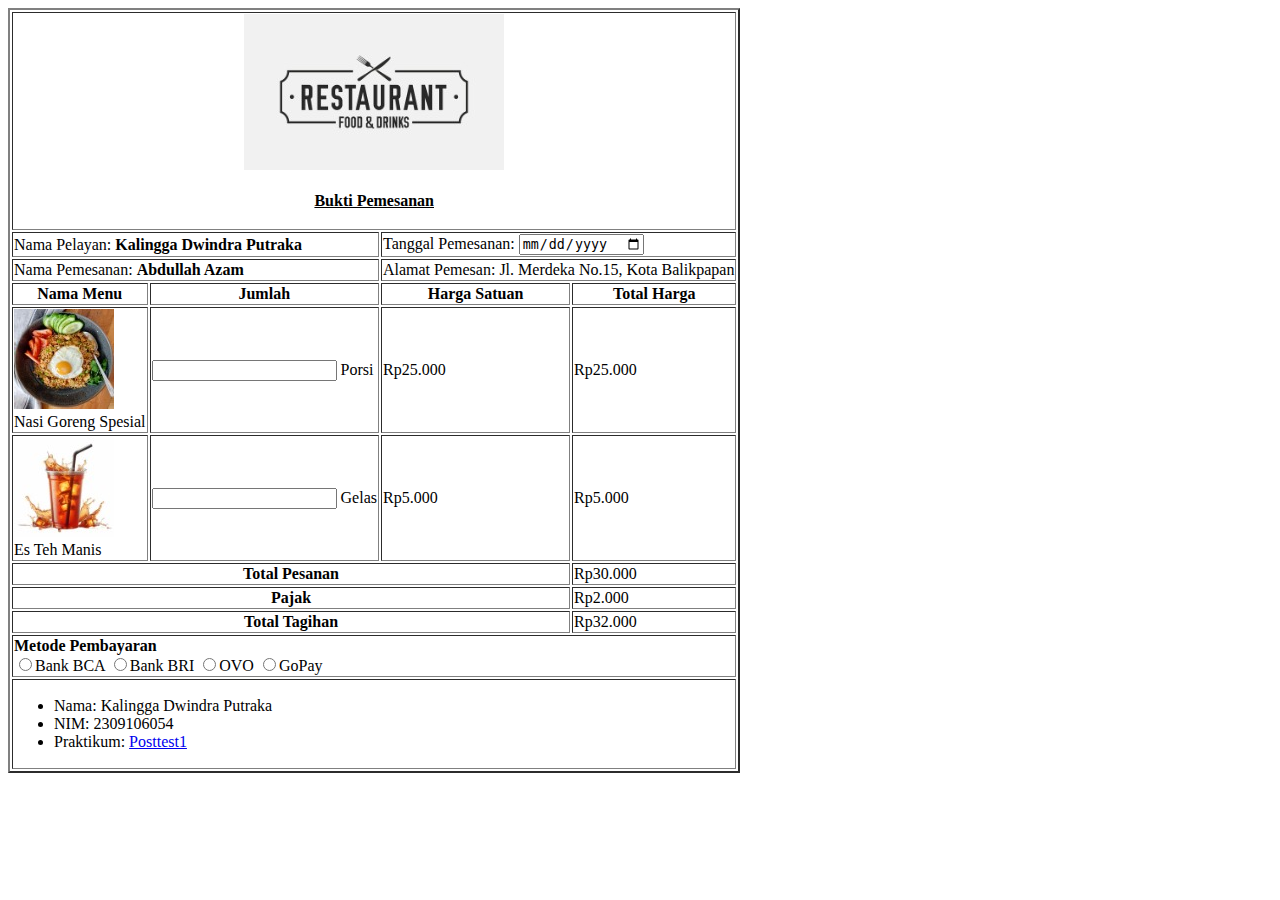
==== index.html @ af91c6d9 "Update Posttest 1" ====
<!DOCTYPE html>
<html lang="en">
  <head>
    <meta charset="UTF-8" />
    <meta name="viewport" content="width=device-width, initial-scale=1.0" />
    <title>Posttest1</title>
  </head>
  <body>
    <table border="2">
      <tr>
        <th colspan="4">
          <img src="logo-resto.jpeg" alt="" /><br /><br />
          <u>Bukti Pemesanan</u><br /><br />
        </th>
      </tr>
      <tr>
        <td colspan="2">
          Nama Pelayan: <strong>Kalingga Dwindra Putraka</strong>
        </td>
        <td colspan="2">
          Tanggal Pemesanan: <input type="date" name="" id="" />
        </td>
      </tr>
      <tr>
        <td colspan="2">Nama Pemesanan: <strong>Abdullah Azam</strong></td>
        <td colspan="2">Alamat Pemesan: Jl. Merdeka No.15, Kota Balikpapan</td>
      </tr>
      <tr>
        <th>Nama Menu</th>
        <th>Jumlah</th>
        <th>Harga Satuan</th>
        <th>Total Harga</th>
      </tr>
      <tr>
        <td><img src="nasi-goreng.jpeg" alt="" /><br />Nasi Goreng Spesial</td>
        <td><input type="text" /> Porsi</td>
        <td>Rp25.000</td>
        <td>Rp25.000</td>
      </tr>
      <tr>
        <td><img src="es-teh-manis.jpeg" alt="" /><br />Es Teh Manis</td>
        <td><input type="text" /> Gelas</td>
        <td>Rp5.000</td>
        <td>Rp5.000</td>
      </tr>
      <tr>
        <th colspan="3">Total Pesanan</th>
        <td>Rp30.000</td>
      </tr>
      <tr>
        <th colspan="3">Pajak</th>
        <td>Rp2.000</td>
      </tr>
      <tr>
        <th colspan="3">Total Tagihan</th>
        <td>Rp32.000</td>
      </tr>
      <tr>
        <td colspan="4">
          <strong>Metode Pembayaran</strong><br /><input
            type="radio"
            name="metode"
            id="bca"
          />Bank BCA <input type="radio" name="metode" id="bri" />Bank BRI
          <input type="radio" name="metode" id="ovo" />OVO
          <input type="radio" name="metode" id="gopay" />GoPay
        </td>
      </tr>
      <tr>
        <td colspan="4">
          <ul>
            <li>Nama: Kalingga Dwindra Putraka</li>
            <li>NIM: 2309106054</li>
            <li>
              Praktikum:
              <a
                href="https://classroom.google.com/u/0/c/NzEwMjM1MTUyNDc0/a/NzExMzI1ODM3MDUy/details"
                target="_blank"
                >Posttest1</a
              >
            </li>
          </ul>
        </td>
      </tr>
    </table>
  </body>
</html>
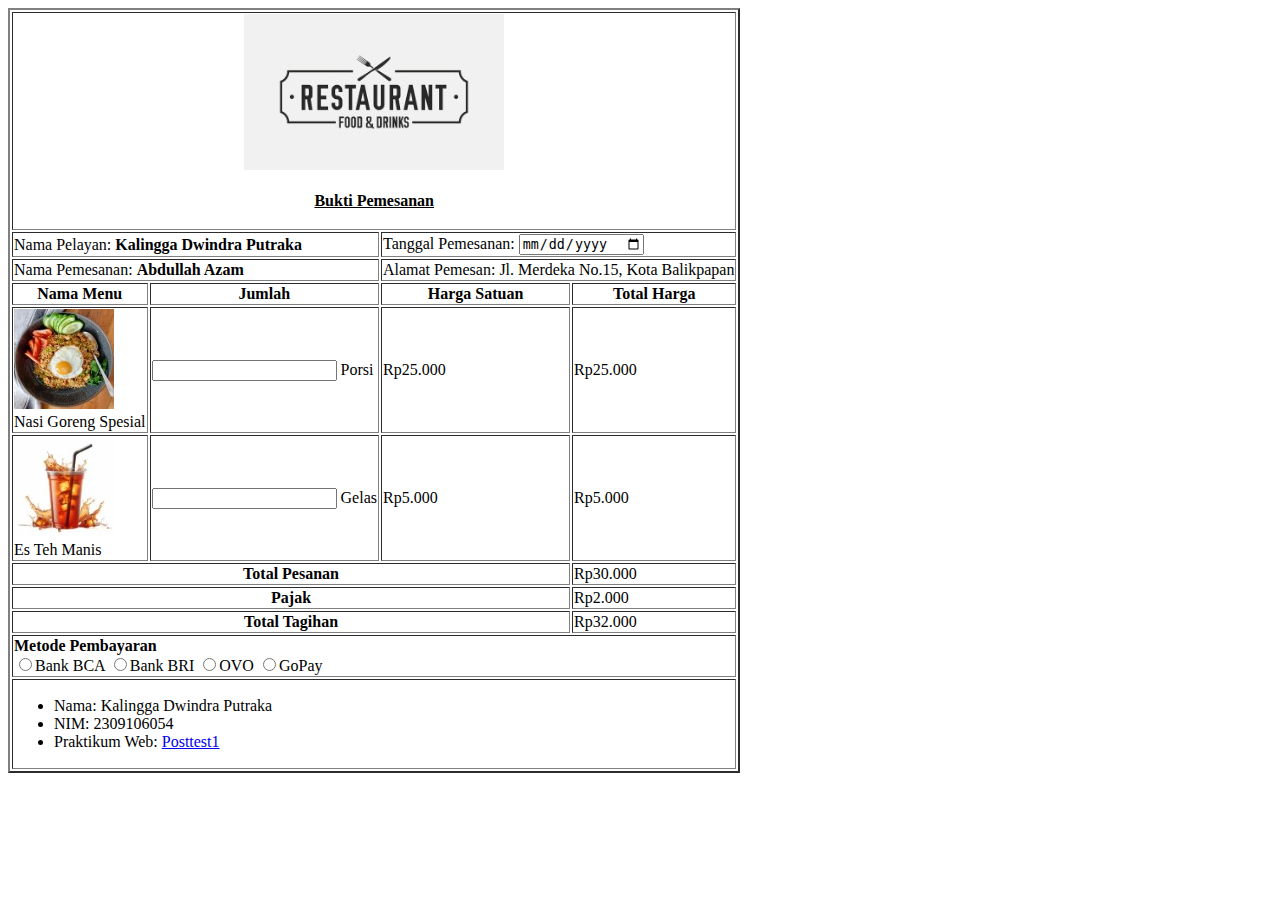
==== commit 4413e593: "Koreksi" ====
--- a/index.html
+++ b/index.html
@@ -72,7 +72,7 @@
             <li>Nama: Kalingga Dwindra Putraka</li>
             <li>NIM: 2309106054</li>
             <li>
-              Praktikum:
+              Praktikum Web:
               <a
                 href="https://classroom.google.com/u/0/c/NzEwMjM1MTUyNDc0/a/NzExMzI1ODM3MDUy/details"
                 target="_blank"
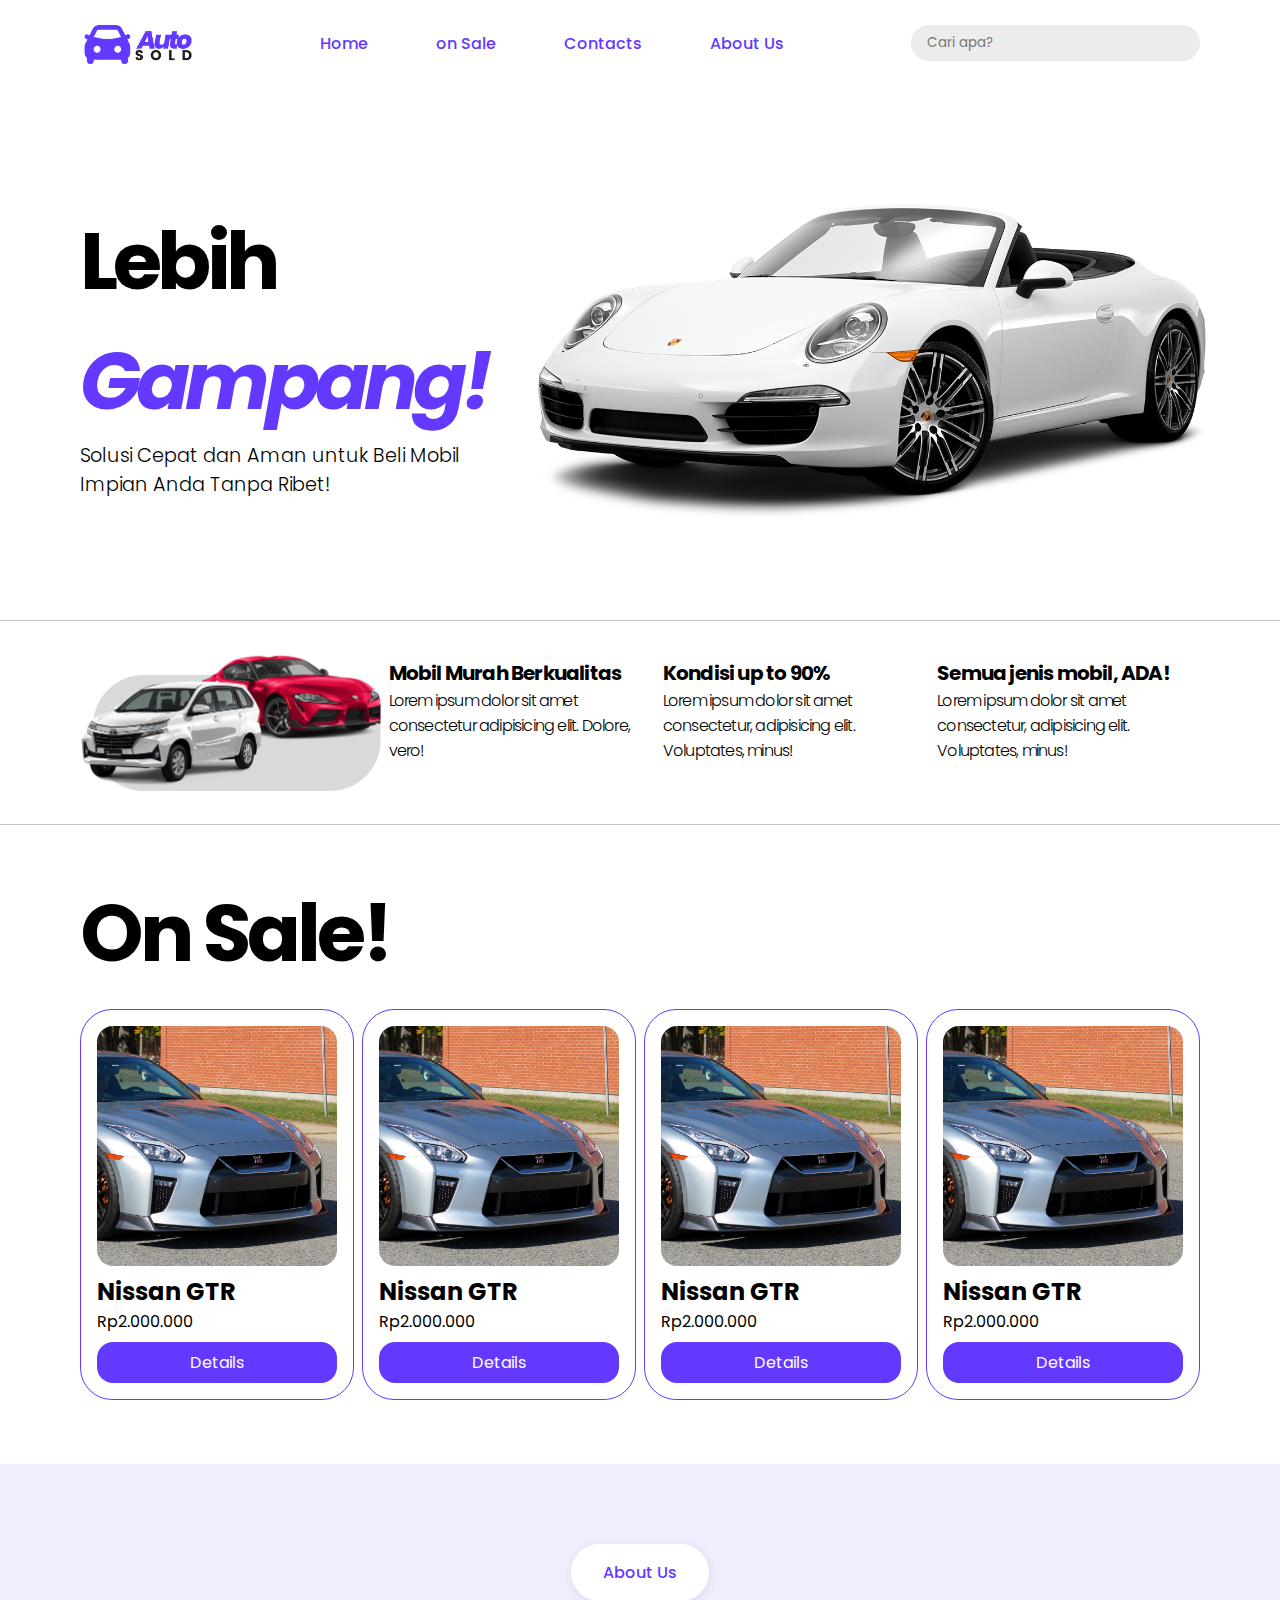
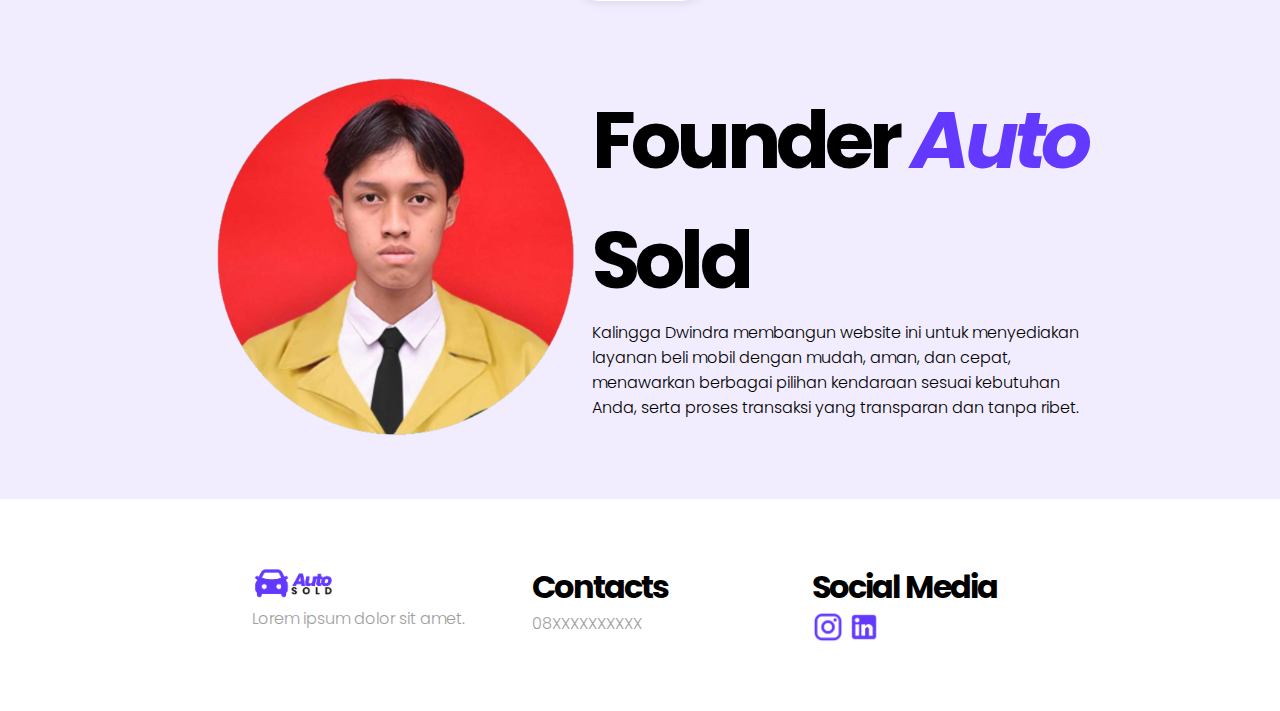
==== commit dc552a84: "Posttest 2" ====
--- a/index.html
+++ b/index.html
@@ -3,85 +3,132 @@
   <head>
     <meta charset="UTF-8" />
     <meta name="viewport" content="width=device-width, initial-scale=1.0" />
-    <title>Posttest1</title>
+    <link rel="preconnect" href="https://fonts.googleapis.com" />
+    <link rel="preconnect" href="https://fonts.gstatic.com" crossorigin />
+    <link
+      href="https://fonts.googleapis.com/css2?family=Poppins:ital,wght@0,100;0,200;0,300;0,400;0,500;0,600;0,700;0,800;0,900;1,100;1,200;1,300;1,400;1,500;1,600;1,700;1,800;1,900&display=swap"
+      rel="stylesheet"
+    />
+    <link rel="stylesheet" href="style.css" />
+    <title>AutoSold</title>
   </head>
   <body>
-    <table border="2">
-      <tr>
-        <th colspan="4">
-          <img src="logo-resto.jpeg" alt="" /><br /><br />
-          <u>Bukti Pemesanan</u><br /><br />
-        </th>
-      </tr>
-      <tr>
-        <td colspan="2">
-          Nama Pelayan: <strong>Kalingga Dwindra Putraka</strong>
-        </td>
-        <td colspan="2">
-          Tanggal Pemesanan: <input type="date" name="" id="" />
-        </td>
-      </tr>
-      <tr>
-        <td colspan="2">Nama Pemesanan: <strong>Abdullah Azam</strong></td>
-        <td colspan="2">Alamat Pemesan: Jl. Merdeka No.15, Kota Balikpapan</td>
-      </tr>
-      <tr>
-        <th>Nama Menu</th>
-        <th>Jumlah</th>
-        <th>Harga Satuan</th>
-        <th>Total Harga</th>
-      </tr>
-      <tr>
-        <td><img src="nasi-goreng.jpeg" alt="" /><br />Nasi Goreng Spesial</td>
-        <td><input type="text" /> Porsi</td>
-        <td>Rp25.000</td>
-        <td>Rp25.000</td>
-      </tr>
-      <tr>
-        <td><img src="es-teh-manis.jpeg" alt="" /><br />Es Teh Manis</td>
-        <td><input type="text" /> Gelas</td>
-        <td>Rp5.000</td>
-        <td>Rp5.000</td>
-      </tr>
-      <tr>
-        <th colspan="3">Total Pesanan</th>
-        <td>Rp30.000</td>
-      </tr>
-      <tr>
-        <th colspan="3">Pajak</th>
-        <td>Rp2.000</td>
-      </tr>
-      <tr>
-        <th colspan="3">Total Tagihan</th>
-        <td>Rp32.000</td>
-      </tr>
-      <tr>
-        <td colspan="4">
-          <strong>Metode Pembayaran</strong><br /><input
-            type="radio"
-            name="metode"
-            id="bca"
-          />Bank BCA <input type="radio" name="metode" id="bri" />Bank BRI
-          <input type="radio" name="metode" id="ovo" />OVO
-          <input type="radio" name="metode" id="gopay" />GoPay
-        </td>
-      </tr>
-      <tr>
-        <td colspan="4">
-          <ul>
-            <li>Nama: Kalingga Dwindra Putraka</li>
-            <li>NIM: 2309106054</li>
-            <li>
-              Praktikum Web:
-              <a
-                href="https://classroom.google.com/u/0/c/NzEwMjM1MTUyNDc0/a/NzExMzI1ODM3MDUy/details"
-                target="_blank"
-                >Posttest1</a
-              >
-            </li>
-          </ul>
-        </td>
-      </tr>
-    </table>
+    <nav>
+      <img src="Slide 16_9 - 1.png" alt="" />
+      <div>
+        <a href="#main">Home</a>
+        <a href="#sale">on Sale</a>
+        <a href="#contacts">Contacts</a>
+        <a href="#about">About Us</a>
+      </div>
+      <input type="text" placeholder="Cari apa?" />
+    </nav>
+    <section id="main">
+      <div>
+        <h1>Lebih <i style="color: #6439ff">Gampang!</i></h1>
+        <p>Solusi Cepat dan Aman untuk Beli Mobil Impian Anda Tanpa Ribet!</p>
+      </div>
+      <img src="pngimg.com - porsche_PNG10603.png" alt="" />
+    </section>
+    <section class="mid">
+      <img src="sec2.png" alt="" />
+      <div>
+        <h2>Mobil Murah Berkualitas</h2>
+        <p>
+          Lorem ipsum dolor sit amet consectetur adipisicing elit. Dolore, vero!
+        </p>
+      </div>
+      <div>
+        <h2>Kondisi up to 90%</h2>
+        <p>
+          Lorem ipsum dolor sit amet consectetur, adipisicing elit. Voluptates,
+          minus!
+        </p>
+      </div>
+      <div>
+        <h2>Semua jenis mobil, ADA!</h2>
+        <p>
+          Lorem ipsum dolor sit amet consectetur, adipisicing elit. Voluptates,
+          minus!
+        </p>
+      </div>
+    </section>
+    <section id="sale">
+      <h1>On Sale!</h1>
+      <div class="sale1">
+        <div>
+          <img
+            src="2018_Nissan_GT-R_Premium_in_Super_Silver,_Front_Right,_10-11-2022.jpg"
+            alt=""
+          />
+          <h2>Nissan GTR</h2>
+          <p>Rp2.000.000</p>
+          <a href="">Details</a>
+        </div>
+        <div>
+          <img
+            src="2018_Nissan_GT-R_Premium_in_Super_Silver,_Front_Right,_10-11-2022.jpg"
+            alt=""
+          />
+          <h2>Nissan GTR</h2>
+          <p>Rp2.000.000</p>
+          <a href="">Details</a>
+        </div>
+        <div>
+          <img
+            src="2018_Nissan_GT-R_Premium_in_Super_Silver,_Front_Right,_10-11-2022.jpg"
+            alt=""
+          />
+          <h2>Nissan GTR</h2>
+          <p>Rp2.000.000</p>
+          <a href="">Details</a>
+        </div>
+        <div>
+          <img
+            src="2018_Nissan_GT-R_Premium_in_Super_Silver,_Front_Right,_10-11-2022.jpg"
+            alt=""
+          />
+          <h2>Nissan GTR</h2>
+          <p>Rp2.000.000</p>
+          <a href="">Details</a>
+        </div>
+      </div>
+    </section>
+    <section id="about">
+      <h1>About Us</h1>
+      <div class="about1">
+        <img src="1726361872870.png" alt="" />
+        <div>
+          <h2>Founder <i style="color: #6439ff">Auto</i> Sold</h2>
+          <p>
+            Kalingga Dwindra membangun website ini untuk menyediakan layanan
+            beli mobil dengan mudah, aman, dan cepat, menawarkan berbagai
+            pilihan kendaraan sesuai kebutuhan Anda, serta proses transaksi yang
+            transparan dan tanpa ribet.
+          </p>
+        </div>
+      </div>
+    </section>
+    <section class="footer">
+      <div class="logo">
+        <img src="Slide 16_9 - 1.png" alt="" />
+        <p>Lorem ipsum dolor sit amet.</p>
+      </div>
+      <div id="contacts">
+        <h1>Contacts</h1>
+        <p>08XXXXXXXXXX</p>
+      </div>
+      <div class="social">
+        <h1>Social Media</h1>
+        <a href="https://www.instagram.com/kaldwindra/" target="_blank"
+          ><img src="ins.png" alt=""
+        /></a>
+        <a
+          href="https://www.linkedin.com/in/kalingga-dwindra-putraka-0191a920b/"
+          target="_blank"
+          ><img src="link.png" alt=""
+        /></a>
+      </div>
+    </section>
   </body>
 </html>
--- a/style.css
+++ b/style.css
@@ -0,0 +1,228 @@
+* {
+  padding: 0;
+  margin: 0;
+  text-decoration: none;
+  box-sizing: border-box;
+}
+nav img {
+  width: 7rem;
+}
+nav {
+  display: flex;
+  justify-content: space-between;
+  align-items: center;
+  padding: 1rem 5rem;
+  background-color: white;
+  position: fixed;
+  width: 100%;
+}
+nav div a {
+  font-family: "Poppins", sans-serif;
+  font-weight: 500;
+  margin-right: 2rem;
+  margin-left: 2rem;
+  color: #6439ff;
+  transition: 0.1s;
+}
+nav div a:hover {
+  font-family: "Poppins", sans-serif;
+  font-weight: 700;
+  margin-right: 2rem;
+  margin-left: 2rem;
+  color: #6439ff;
+  transition: 0.1s;
+}
+nav input {
+  font-family: "Poppins", sans-serif;
+  outline: none;
+  border: none;
+  padding: 0.5rem 1rem;
+  border-radius: 2rem;
+  background-color: rgb(236, 236, 236);
+  transition: 0.2s;
+}
+nav input:hover {
+  font-family: "Poppins", sans-serif;
+  outline: none;
+  border: 2px solid #6439ff;
+  padding: 0.5rem 1rem;
+  border-radius: 2rem;
+  background-color: white;
+  transition: 0.2s;
+}
+nav input:focus {
+  font-family: "Poppins", sans-serif;
+  outline: none;
+  border: 2px solid #6439ff;
+  padding: 0.5rem 1rem;
+  border-radius: 2rem;
+  background-color: white;
+  transition: 0.2s;
+}
+#main {
+  display: flex;
+  flex-direction: row;
+  justify-content: space-between;
+  align-items: center;
+  padding-top: 5rem;
+  padding-left: 5rem;
+  padding-right: 3rem;
+}
+#main img {
+  width: 45rem;
+}
+#main h1 {
+  font-family: "Poppins", sans-serif;
+  font-weight: 700;
+  font-size: 5rem;
+  letter-spacing: -0.3rem;
+}
+#main p {
+  font-family: "Poppins", sans-serif;
+  font-weight: 300;
+  font-size: 1.2rem;
+}
+.mid {
+  display: grid;
+  grid-template-columns: 0.5fr 2fr 2fr 2fr 2fr 0.5fr;
+  padding-bottom: 1.5rem;
+  align-items: center;
+  border-top: 1px solid rgba(0, 0, 0, 0.222);
+  border-bottom: 1px solid rgba(0, 0, 0, 0.222);
+  margin-bottom: 3rem;
+}
+.mid h2 {
+  font-family: "Poppins", sans-serif;
+  font-weight: 700;
+  font-size: 1.25rem;
+  letter-spacing: -0.05rem;
+}
+.mid p {
+  font-family: "Poppins", sans-serif;
+  font-weight: 300;
+  font-size: 1rem;
+  letter-spacing: -0.05rem;
+}
+.mid img {
+  grid-column: 2;
+  width: 20rem;
+}
+#sale h1 {
+  font-family: "Poppins", sans-serif;
+  font-weight: 700;
+  font-size: 5rem;
+  margin-left: 5rem;
+  margin-bottom: 1rem;
+  letter-spacing: -0.25rem;
+}
+.sale1 {
+  margin-left: 5rem;
+  margin-right: 5rem;
+  display: flex;
+  justify-content: space-between;
+  margin-bottom: 4rem;
+}
+.sale1 div {
+  padding: 1rem;
+  display: flex;
+  flex-direction: column;
+  justify-content: center;
+  background-color: white;
+  border: 1px solid #6439ff;
+  border-radius: 2rem;
+  font-family: "Poppins", sans-serif;
+}
+.sale1 div img {
+  width: 15rem;
+  border-radius: 1rem;
+  margin-bottom: 0.5rem;
+}
+.sale1 a {
+  text-align: center;
+  background-color: #6439ff;
+  padding: 0.5rem 1rem;
+  color: white;
+  border-radius: 1rem;
+  margin-top: 0.5rem;
+  transition: 0.2s;
+}
+.sale1 a:hover {
+  text-align: center;
+  border: 1px solid #6439ff;
+  background-color: #ffffff;
+  padding: 0.5rem 1rem;
+  color: #6439ff;
+  border-radius: 1rem;
+  margin-top: 0.5rem;
+  transition: 0.2s;
+}
+#about {
+  display: flex;
+  align-items: center;
+  flex-direction: column;
+  background-color: #e0d7ff70;
+  padding-top: 5rem;
+}
+#about h1 {
+  font-family: "Poppins", sans-serif;
+  font-weight: 500;
+  font-size: 1rem;
+  background-color: white;
+  padding: 1rem 2rem;
+  border-radius: 2rem;
+  color: #6439ff;
+  box-shadow: 1px 2px 10px rgba(0, 0, 0, 0.09);
+}
+.about1 img {
+  width: 25rem;
+}
+.about1 {
+  display: flex;
+  flex-direction: row;
+  justify-content: space-between;
+  align-items: center;
+  margin-right: 12rem;
+  margin-left: 12rem;
+}
+.about1 h2 {
+  font-family: "Poppins", sans-serif;
+  font-weight: 700;
+  font-size: 5rem;
+  letter-spacing: -0.3rem;
+}
+.about1 p {
+  font-family: "Poppins", sans-serif;
+  font-weight: 300;
+}
+.footer {
+  display: grid;
+  grid-template-columns: 1fr 2fr 2fr 2fr 1fr;
+  padding: 2rem 5rem;
+}
+.footer h1 {
+  font-family: "Poppins", sans-serif;
+  font-weight: 700;
+  letter-spacing: -0.125rem;
+}
+.footer p {
+  font-family: "Poppins", sans-serif;
+  font-weight: 300;
+  font-size: 1rem;
+  color: rgb(158, 158, 158);
+}
+.logo {
+  grid-column: 2;
+  padding: 2rem;
+}
+#contacts {
+  padding: 2rem;
+}
+.social {
+  padding: 2rem;
+}
+.logo img {
+  width: 5rem;
+}
+.social a img {
+  width: 2rem;
+}
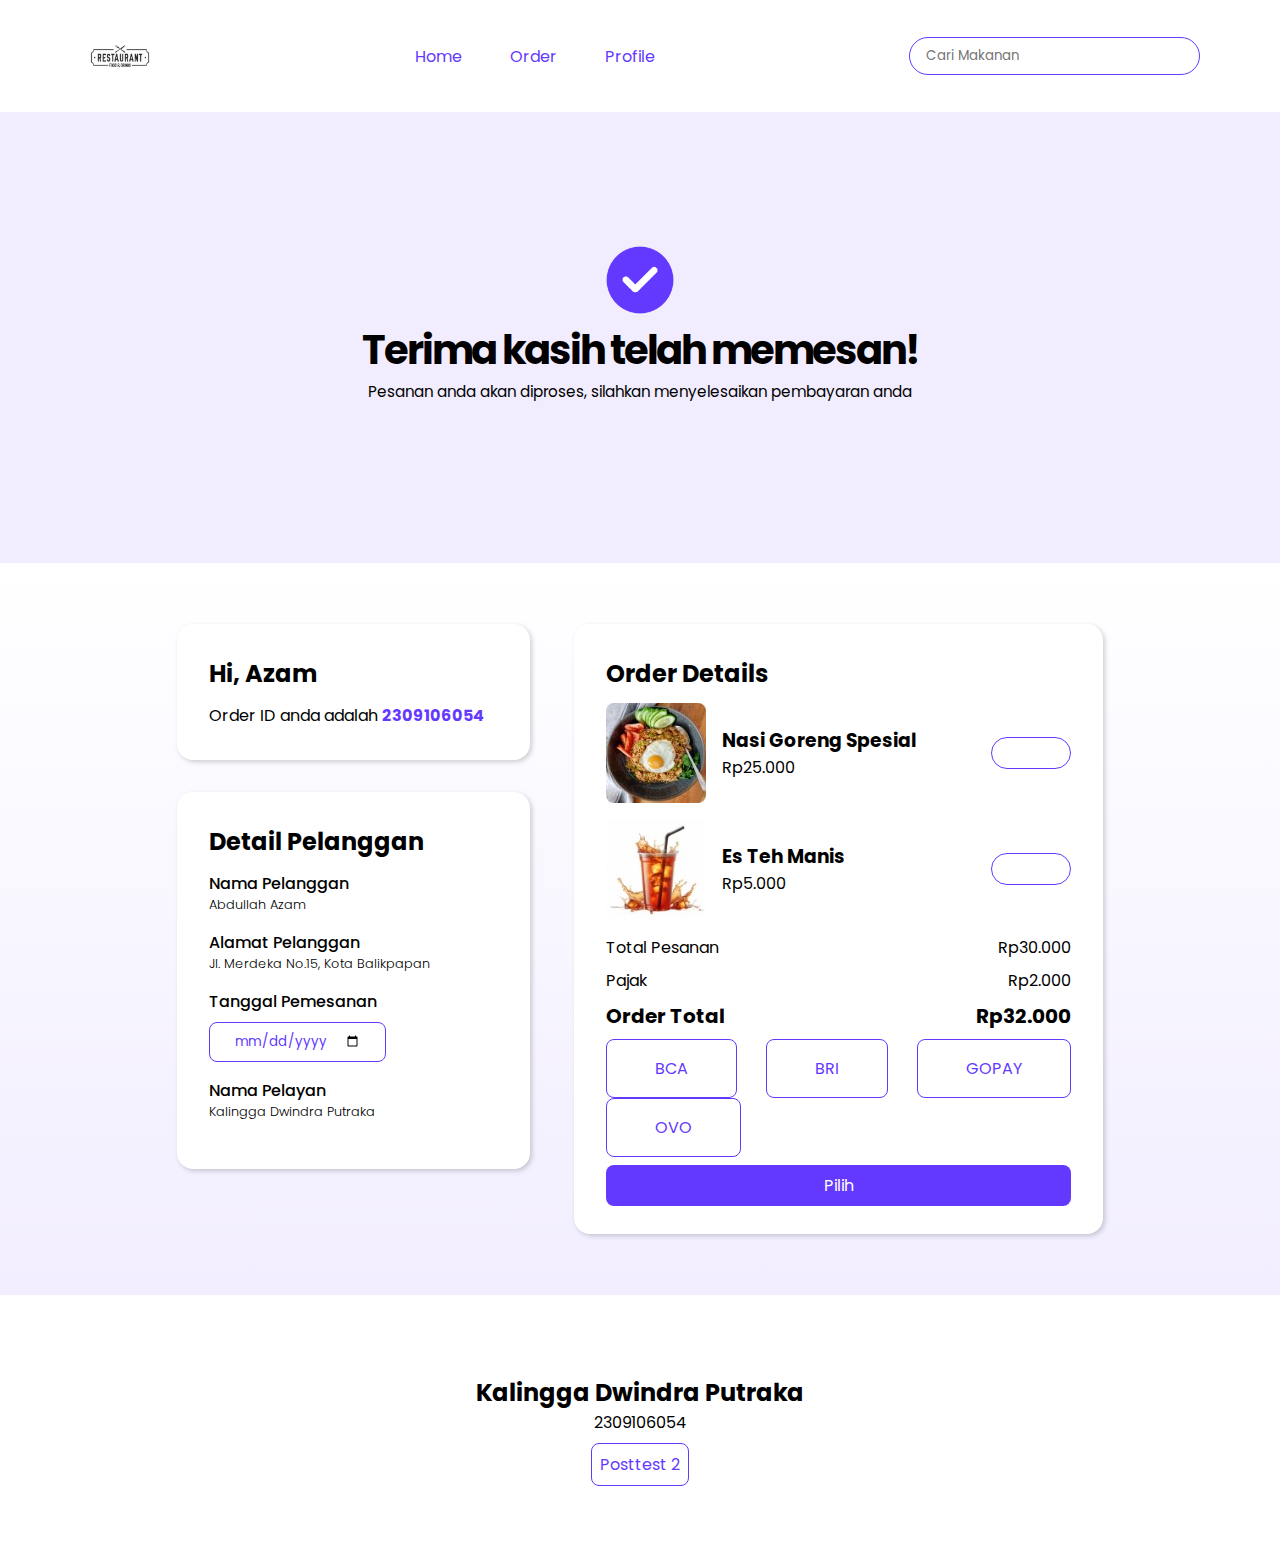
==== commit 569cb43e: "Posttest 2" ====
--- a/index.html
+++ b/index.html
@@ -10,125 +10,113 @@
       rel="stylesheet"
     />
     <link rel="stylesheet" href="style.css" />
-    <title>AutoSold</title>
+    <title>Document</title>
   </head>
   <body>
     <nav>
-      <img src="Slide 16_9 - 1.png" alt="" />
+      <img src="logo-resto-white.jpg" alt="" />
       <div>
-        <a href="#main">Home</a>
-        <a href="#sale">on Sale</a>
-        <a href="#contacts">Contacts</a>
-        <a href="#about">About Us</a>
+        <a href="">Home</a>
+        <a href="">Order</a>
+        <a href="">Profile</a>
       </div>
-      <input type="text" placeholder="Cari apa?" />
+      <input type="text" placeholder="Cari Makanan" />
     </nav>
-    <section id="main">
-      <div>
-        <h1>Lebih <i style="color: #6439ff">Gampang!</i></h1>
-        <p>Solusi Cepat dan Aman untuk Beli Mobil Impian Anda Tanpa Ribet!</p>
-      </div>
-      <img src="pngimg.com - porsche_PNG10603.png" alt="" />
+    <section class="header">
+      <img src="check.png" alt="" />
+      <h1>Terima kasih telah memesan!</h1>
+      <p>Pesanan anda akan diproses, silahkan menyelesaikan pembayaran anda</p>
     </section>
-    <section class="mid">
-      <img src="sec2.png" alt="" />
-      <div>
-        <h2>Mobil Murah Berkualitas</h2>
-        <p>
-          Lorem ipsum dolor sit amet consectetur adipisicing elit. Dolore, vero!
-        </p>
-      </div>
-      <div>
-        <h2>Kondisi up to 90%</h2>
-        <p>
-          Lorem ipsum dolor sit amet consectetur, adipisicing elit. Voluptates,
-          minus!
-        </p>
-      </div>
-      <div>
-        <h2>Semua jenis mobil, ADA!</h2>
-        <p>
-          Lorem ipsum dolor sit amet consectetur, adipisicing elit. Voluptates,
-          minus!
-        </p>
-      </div>
-    </section>
-    <section id="sale">
-      <h1>On Sale!</h1>
-      <div class="sale1">
-        <div>
-          <img
-            src="2018_Nissan_GT-R_Premium_in_Super_Silver,_Front_Right,_10-11-2022.jpg"
-            alt=""
-          />
-          <h2>Nissan GTR</h2>
-          <p>Rp2.000.000</p>
-          <a href="">Details</a>
-        </div>
-        <div>
-          <img
-            src="2018_Nissan_GT-R_Premium_in_Super_Silver,_Front_Right,_10-11-2022.jpg"
-            alt=""
-          />
-          <h2>Nissan GTR</h2>
-          <p>Rp2.000.000</p>
-          <a href="">Details</a>
-        </div>
-        <div>
-          <img
-            src="2018_Nissan_GT-R_Premium_in_Super_Silver,_Front_Right,_10-11-2022.jpg"
-            alt=""
-          />
-          <h2>Nissan GTR</h2>
-          <p>Rp2.000.000</p>
-          <a href="">Details</a>
-        </div>
-        <div>
-          <img
-            src="2018_Nissan_GT-R_Premium_in_Super_Silver,_Front_Right,_10-11-2022.jpg"
-            alt=""
-          />
-          <h2>Nissan GTR</h2>
-          <p>Rp2.000.000</p>
-          <a href="">Details</a>
-        </div>
-      </div>
-    </section>
-    <section id="about">
-      <h1>About Us</h1>
-      <div class="about1">
-        <img src="1726361872870.png" alt="" />
-        <div>
-          <h2>Founder <i style="color: #6439ff">Auto</i> Sold</h2>
+    <section class="main">
+      <section class="left">
+        <div class="orderid">
+          <h1>Hi, Azam</h1>
           <p>
-            Kalingga Dwindra membangun website ini untuk menyediakan layanan
-            beli mobil dengan mudah, aman, dan cepat, menawarkan berbagai
-            pilihan kendaraan sesuai kebutuhan Anda, serta proses transaksi yang
-            transparan dan tanpa ribet.
+            Order ID anda adalah
+            <strong style="color: #6439ff">2309106054</strong>
           </p>
         </div>
-      </div>
+        <div class="detailpel">
+          <h1>Detail Pelanggan</h1>
+          <div>
+            <h2>Nama Pelanggan</h2>
+            <p>Abdullah Azam</p>
+          </div>
+          <div>
+            <h2>Alamat Pelanggan</h2>
+            <p>Jl. Merdeka No.15, Kota Balikpapan</p>
+          </div>
+          <div>
+            <h2>Tanggal Pemesanan</h2>
+            <input type="date" />
+          </div>
+          <div>
+            <h2>Nama Pelayan</h2>
+            <p>Kalingga Dwindra Putraka</p>
+          </div>
+        </div>
+      </section>
+      <section class="right">
+        <div class="order">
+          <h1>Order Details</h1>
+          <div class="list">
+            <div class="gnd">
+              <img src="nasi-goreng.jpeg" alt="" />
+              <div>
+                <h3>Nasi Goreng Spesial</h3>
+                <p>Rp25.000</p>
+              </div>
+            </div>
+            <input type="number" min="1" />
+          </div>
+          <div class="list">
+            <div class="gnd">
+              <img src="es-teh-manis.jpeg" alt="" />
+              <div>
+                <h3>Es Teh Manis</h3>
+                <p>Rp5.000</p>
+              </div>
+            </div>
+            <input type="number" min="1" />
+          </div>
+          <div class="totalpes">
+            <p>Total Pesanan</p>
+            <p>Rp30.000</p>
+          </div>
+          <div class="pajak">
+            <p>Pajak</p>
+            <p>Rp2.000</p>
+          </div>
+          <div class="total">
+            <p>Order Total</p>
+            <p>Rp32.000</p>
+          </div>
+          <div class="metode">
+            <input type="radio" name="metode" id="BCA" /><label for="BCA"
+              >BCA</label
+            >
+            <input type="radio" name="metode" id="BRI" /><label for="BRI"
+              >BRI</label
+            >
+            <input type="radio" name="metode" id="GOPAY" /><label for="GOPAY"
+              >GOPAY</label
+            >
+            <input type="radio" name="metode" id="OVO" /><label for="OVO"
+              >OVO</label
+            >
+          </div>
+          <a href="">Pilih</a>
+        </div>
+      </section>
     </section>
-    <section class="footer">
-      <div class="logo">
-        <img src="Slide 16_9 - 1.png" alt="" />
-        <p>Lorem ipsum dolor sit amet.</p>
-      </div>
-      <div id="contacts">
-        <h1>Contacts</h1>
-        <p>08XXXXXXXXXX</p>
-      </div>
-      <div class="social">
-        <h1>Social Media</h1>
-        <a href="https://www.instagram.com/kaldwindra/" target="_blank"
-          ><img src="ins.png" alt=""
-        /></a>
-        <a
-          href="https://www.linkedin.com/in/kalingga-dwindra-putraka-0191a920b/"
-          target="_blank"
-          ><img src="link.png" alt=""
-        /></a>
-      </div>
-    </section>
+    <footer>
+      <h2>Kalingga Dwindra Putraka</h2>
+      <p>2309106054</p>
+      <a
+        href="https://classroom.google.com/u/0/c/NzEwMjM1MTUyNDc0/a/NzA2MTI4OTQyNjky/details"
+        target="_blank"
+        >Posttest 2</a
+      >
+    </footer>
   </body>
 </html>
--- a/style.css
+++ b/style.css
@@ -1,228 +1,244 @@
 * {
   padding: 0;
   margin: 0;
+  box-sizing: border-box;
   text-decoration: none;
-  box-sizing: border-box;
-}
-nav img {
-  width: 7rem;
 }
 nav {
   display: flex;
   justify-content: space-between;
-  align-items: center;
-  padding: 1rem 5rem;
-  background-color: white;
+  background-color: white;
+  padding: 2rem 5rem;
   position: fixed;
   width: 100%;
-}
-nav div a {
-  font-family: "Poppins", sans-serif;
-  font-weight: 500;
-  margin-right: 2rem;
-  margin-left: 2rem;
-  color: #6439ff;
-  transition: 0.1s;
-}
-nav div a:hover {
-  font-family: "Poppins", sans-serif;
-  font-weight: 700;
-  margin-right: 2rem;
-  margin-left: 2rem;
-  color: #6439ff;
-  transition: 0.1s;
+  align-items: center;
+}
+nav div {
+  display: flex;
+  align-items: center;
+}
+nav a {
+  font-family: "Poppins", sans-serif;
+  margin-right: 1.5rem;
+  margin-left: 1.5rem;
+  color: #6439ff;
+  transition: 0.2s;
+}
+nav a:hover {
+  font-family: "Poppins", sans-serif;
+  margin-right: 1.5rem;
+  margin-left: 1.5rem;
+  font-weight: 700;
+  color: #6439ff;
+  transition: 0.2s;
+}
+nav img {
+  width: 5rem;
 }
 nav input {
   font-family: "Poppins", sans-serif;
+  border: 1px solid #6439ff;
+  border-radius: 2rem;
+  padding: 0.5rem 1rem;
   outline: none;
-  border: none;
-  padding: 0.5rem 1rem;
-  border-radius: 2rem;
-  background-color: rgb(236, 236, 236);
-  transition: 0.2s;
-}
-nav input:hover {
-  font-family: "Poppins", sans-serif;
-  outline: none;
-  border: 2px solid #6439ff;
-  padding: 0.5rem 1rem;
-  border-radius: 2rem;
-  background-color: white;
-  transition: 0.2s;
-}
-nav input:focus {
-  font-family: "Poppins", sans-serif;
-  outline: none;
-  border: 2px solid #6439ff;
-  padding: 0.5rem 1rem;
-  border-radius: 2rem;
-  background-color: white;
-  transition: 0.2s;
-}
-#main {
-  display: flex;
-  flex-direction: row;
-  justify-content: space-between;
-  align-items: center;
-  padding-top: 5rem;
-  padding-left: 5rem;
-  padding-right: 3rem;
-}
-#main img {
-  width: 45rem;
-}
-#main h1 {
-  font-family: "Poppins", sans-serif;
-  font-weight: 700;
-  font-size: 5rem;
-  letter-spacing: -0.3rem;
-}
-#main p {
-  font-family: "Poppins", sans-serif;
-  font-weight: 300;
-  font-size: 1.2rem;
-}
-.mid {
+}
+.header {
+  display: flex;
+  flex-direction: column;
+  align-items: center;
+  background-color: #e0d7ff70;
+  padding-top: 15rem;
+  padding-bottom: 10rem;
+}
+.header img {
+  width: 5rem;
+}
+.header h1 {
+  font-family: "Poppins", sans-serif;
+  font-size: 2.5rem;
+  letter-spacing: -0.125rem;
+}
+.header p {
+  font-family: "Poppins", sans-serif;
+  font-size: 0.95rem;
+}
+.main {
+  background-image: linear-gradient(white, #e0d7ff70);
+  font-family: "Poppins", sans-serif;
   display: grid;
-  grid-template-columns: 0.5fr 2fr 2fr 2fr 2fr 0.5fr;
-  padding-bottom: 1.5rem;
-  align-items: center;
-  border-top: 1px solid rgba(0, 0, 0, 0.222);
-  border-bottom: 1px solid rgba(0, 0, 0, 0.222);
-  margin-bottom: 3rem;
-}
-.mid h2 {
-  font-family: "Poppins", sans-serif;
-  font-weight: 700;
-  font-size: 1.25rem;
-  letter-spacing: -0.05rem;
-}
-.mid p {
-  font-family: "Poppins", sans-serif;
-  font-weight: 300;
-  font-size: 1rem;
-  letter-spacing: -0.05rem;
-}
-.mid img {
+  grid-template-columns: 1fr 2fr 0.25fr 3fr 1fr;
+  grid-template-rows: 0.2fr 2fr 0.2fr;
+}
+.main h1 {
+  font-size: 1.5rem;
+  margin-bottom: 0.75rem;
+}
+.left {
   grid-column: 2;
-  width: 20rem;
-}
-#sale h1 {
-  font-family: "Poppins", sans-serif;
-  font-weight: 700;
-  font-size: 5rem;
-  margin-left: 5rem;
+  grid-row: 2;
+}
+.right {
+  grid-column: 4;
+  grid-row: 2;
+}
+.orderid {
+  background-color: white;
+  border-radius: 1rem;
+  padding: 2rem;
+  box-shadow: 2px 2px 5px rgba(0, 0, 0, 0.186);
+  margin-bottom: 2rem;
+}
+.detailpel {
+  background-color: white;
+  border-radius: 1rem;
+  padding: 2rem;
+  box-shadow: 2px 2px 5px rgba(0, 0, 0, 0.186);
+}
+.detailpel div {
   margin-bottom: 1rem;
-  letter-spacing: -0.25rem;
-}
-.sale1 {
-  margin-left: 5rem;
-  margin-right: 5rem;
-  display: flex;
-  justify-content: space-between;
-  margin-bottom: 4rem;
-}
-.sale1 div {
-  padding: 1rem;
-  display: flex;
-  flex-direction: column;
-  justify-content: center;
-  background-color: white;
-  border: 1px solid #6439ff;
-  border-radius: 2rem;
-  font-family: "Poppins", sans-serif;
-}
-.sale1 div img {
-  width: 15rem;
-  border-radius: 1rem;
-  margin-bottom: 0.5rem;
-}
-.sale1 a {
-  text-align: center;
-  background-color: #6439ff;
-  padding: 0.5rem 1rem;
-  color: white;
-  border-radius: 1rem;
-  margin-top: 0.5rem;
-  transition: 0.2s;
-}
-.sale1 a:hover {
-  text-align: center;
-  border: 1px solid #6439ff;
-  background-color: #ffffff;
-  padding: 0.5rem 1rem;
-  color: #6439ff;
-  border-radius: 1rem;
-  margin-top: 0.5rem;
-  transition: 0.2s;
-}
-#about {
-  display: flex;
-  align-items: center;
-  flex-direction: column;
-  background-color: #e0d7ff70;
-  padding-top: 5rem;
-}
-#about h1 {
-  font-family: "Poppins", sans-serif;
+}
+.detailpel h2 {
   font-weight: 500;
   font-size: 1rem;
-  background-color: white;
-  padding: 1rem 2rem;
-  border-radius: 2rem;
-  color: #6439ff;
-  box-shadow: 1px 2px 10px rgba(0, 0, 0, 0.09);
-}
-.about1 img {
-  width: 25rem;
-}
-.about1 {
-  display: flex;
-  flex-direction: row;
-  justify-content: space-between;
-  align-items: center;
-  margin-right: 12rem;
-  margin-left: 12rem;
-}
-.about1 h2 {
-  font-family: "Poppins", sans-serif;
-  font-weight: 700;
-  font-size: 5rem;
-  letter-spacing: -0.3rem;
-}
-.about1 p {
-  font-family: "Poppins", sans-serif;
+}
+.detailpel p {
+  font-size: 0.8rem;
   font-weight: 300;
 }
-.footer {
-  display: grid;
-  grid-template-columns: 1fr 2fr 2fr 2fr 1fr;
-  padding: 2rem 5rem;
-}
-.footer h1 {
-  font-family: "Poppins", sans-serif;
-  font-weight: 700;
-  letter-spacing: -0.125rem;
-}
-.footer p {
-  font-family: "Poppins", sans-serif;
-  font-weight: 300;
-  font-size: 1rem;
-  color: rgb(158, 158, 158);
-}
-.logo {
-  grid-column: 2;
-  padding: 2rem;
-}
-#contacts {
-  padding: 2rem;
-}
-.social {
-  padding: 2rem;
-}
-.logo img {
+.detailpel input {
+  margin-top: 0.5rem;
+  outline: none;
+  border: 1px solid #6439ff;
+  border-radius: 0.5rem;
+  font-family: "Poppins", sans-serif;
+  background-color: white;
+  color: #6439ff;
+  padding: 0.5rem 1.5rem;
+}
+.order {
+  background-color: white;
+  border-radius: 1rem;
+  padding-top: 2rem;
+  padding-left: 2rem;
+  padding-right: 2rem;
+  padding-bottom: 1.75rem;
+  box-shadow: 2px 2px 5px rgba(0, 0, 0, 0.186);
+  /* padding-bottom: 4rem; */
+}
+.list {
+  display: flex;
+  justify-content: space-between;
+  align-items: center;
+  margin-bottom: 1rem;
+}
+.list input {
+  background-color: white;
+  border: 1px solid #6439ff;
+  outline: none;
+  border-radius: 1rem;
   width: 5rem;
-}
-.social a img {
-  width: 2rem;
-}
+  height: 2rem;
+  padding-left: 0.5rem;
+  text-align: center;
+}
+.gnd {
+  display: flex;
+  align-items: center;
+}
+.gnd img {
+  border-radius: 0.5rem;
+  margin-right: 1rem;
+}
+.totalpes {
+  display: flex;
+  justify-content: space-between;
+  margin-bottom: 0.5rem;
+}
+.pajak {
+  display: flex;
+  justify-content: space-between;
+  margin-bottom: 0.5rem;
+}
+.total {
+  display: flex;
+  justify-content: space-between;
+  margin-bottom: 0.5rem;
+  font-size: 1.25rem;
+  font-weight: 700;
+  /* margin-bottom: 1em; */
+}
+.metode {
+  display: flex;
+  justify-content: space-between;
+  margin-bottom: 0.5rem;
+  flex-wrap: wrap;
+}
+input[type="radio"] {
+  display: none;
+}
+label {
+  border: 1px solid #6439ff;
+  border-radius: 0.5rem;
+  padding: 1rem 3rem;
+  display: flex;
+  align-items: center;
+  color: #6439ff;
+  transition: 0.2s;
+}
+input[type="radio"]:hover + label {
+  background-color: #6439ff;
+  font-weight: 700;
+  box-shadow: 0 0 5px #6439ff;
+  color: white;
+  transition: 0.2s;
+}
+input[type="radio"]:checked + label {
+  background-color: #6439ff;
+  font-weight: 700;
+  color: white;
+  transition: 0.2s;
+}
+.order a {
+  display: flex;
+  background-color: #6439ff;
+  align-items: center;
+  justify-content: center;
+  padding: 0.5rem;
+  border-radius: 0.5rem;
+  color: white;
+}
+.order a:hover {
+  display: flex;
+  background-color: #6439ff;
+  align-items: center;
+  justify-content: center;
+  padding: 0.5rem;
+  border-radius: 0.5rem;
+  color: white;
+  box-shadow: 0 0 5px #6439ff;
+}
+footer {
+  font-family: "Poppins", sans-serif;
+  padding: 5rem 12rem;
+  display: flex;
+  justify-content: space-between;
+  flex-direction: column;
+  align-items: center;
+}
+footer a {
+  background-color: white;
+  color: #6439ff;
+  border: 1px solid #6439ff;
+  margin-top: 0.5rem;
+  padding: 0.5rem;
+  border-radius: 0.5rem;
+  transition: 0.2s;
+}
+footer a:hover {
+  background-color: #6439ff;
+  color: white;
+  margin-top: rem;
+  padding: 0.5rem;
+  border-radius: 0.5rem;
+  transition: 0.2s;
+}
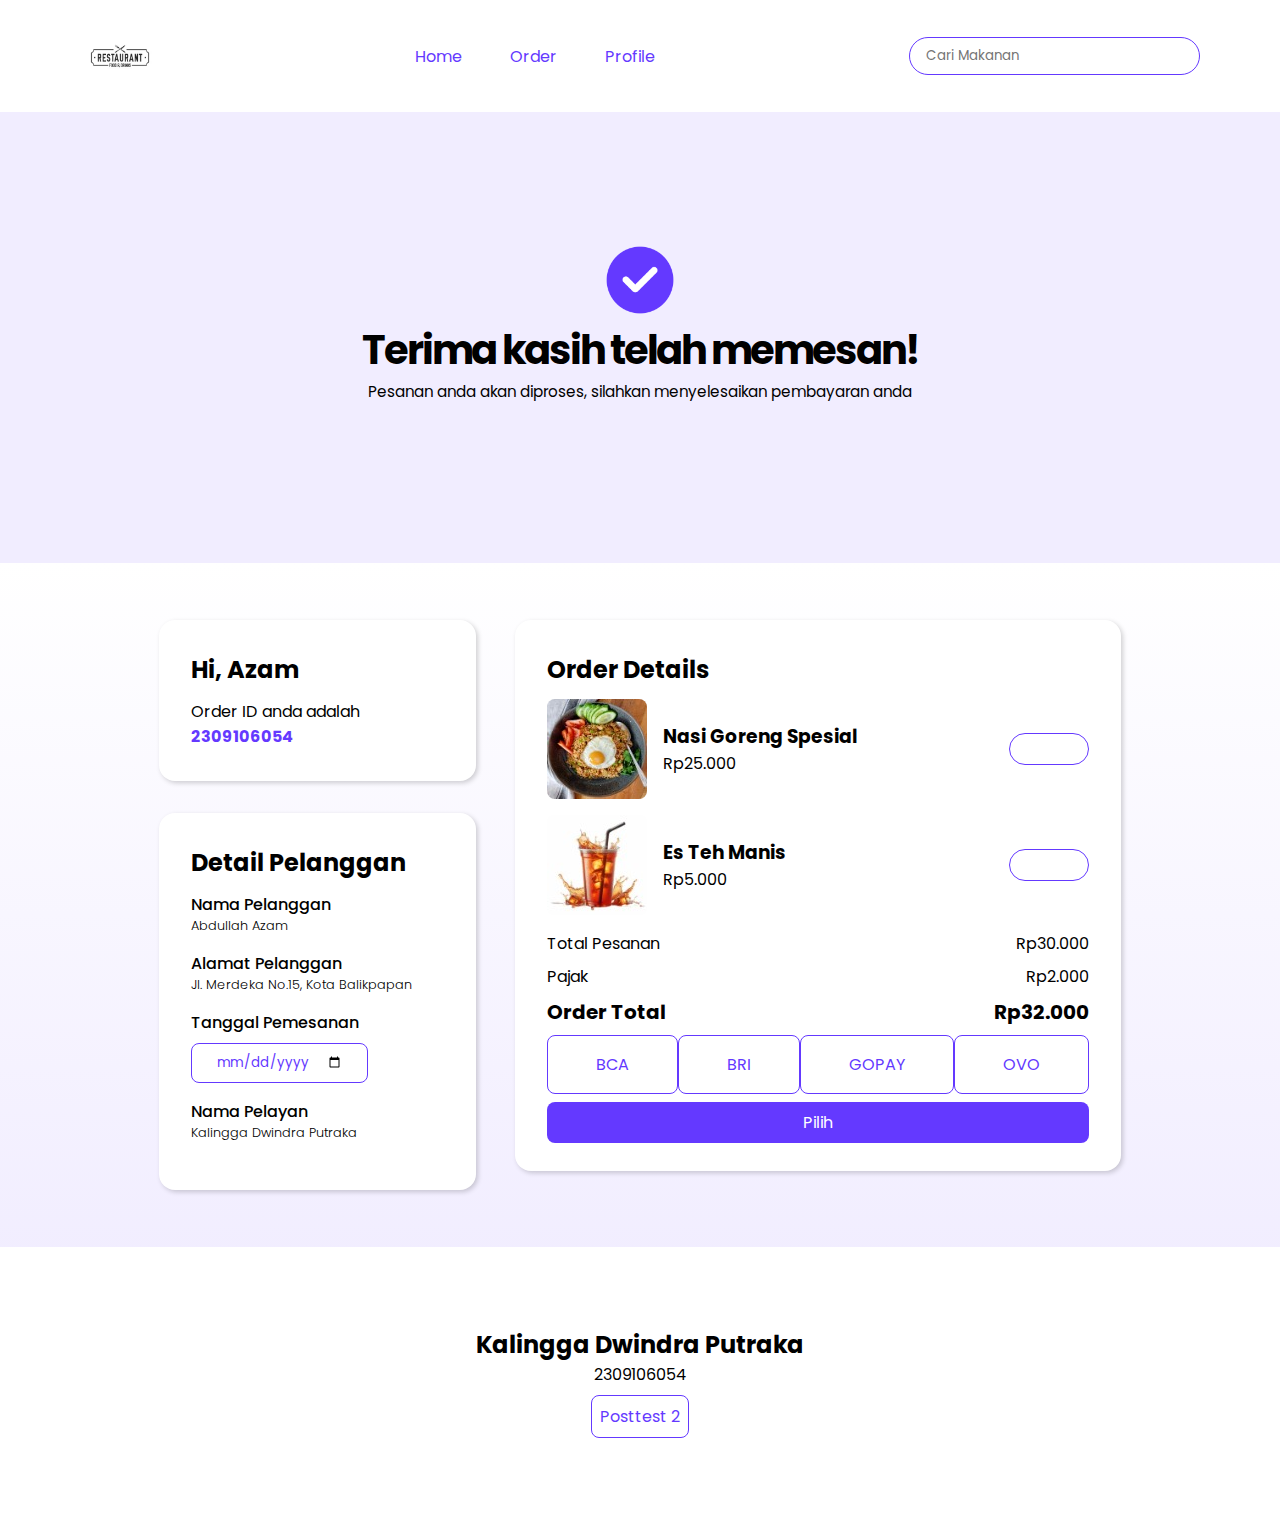
==== commit 31a33bba: "Update (Posttest 2)" ====
--- a/index.html
+++ b/index.html
@@ -10,7 +10,7 @@
       rel="stylesheet"
     />
     <link rel="stylesheet" href="style.css" />
-    <title>Document</title>
+    <title>Posttest 2</title>
   </head>
   <body>
     <nav>
--- a/style.css
+++ b/style.css
@@ -171,7 +171,7 @@
   display: flex;
   justify-content: space-between;
   margin-bottom: 0.5rem;
-  flex-wrap: wrap;
+  /* flex-wrap: wrap; */
 }
 input[type="radio"] {
   display: none;
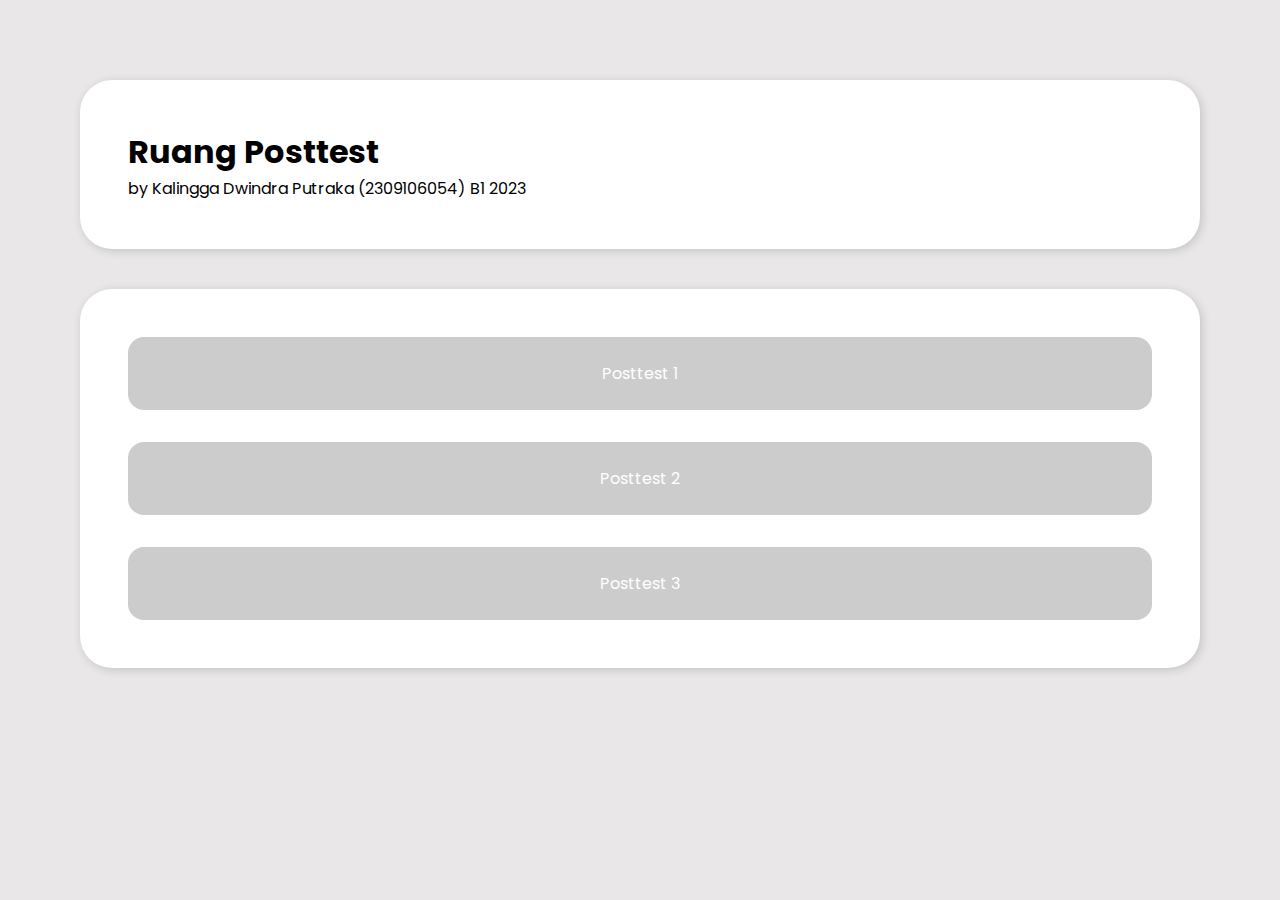
==== commit 599019d0: "POSTTEST 3" ====
--- a/index.html
+++ b/index.html
@@ -10,113 +10,18 @@
       rel="stylesheet"
     />
     <link rel="stylesheet" href="style.css" />
-    <title>Posttest 2</title>
+    <link rel="shortcut icon" href="favicon.ico" type="image/x-icon" />
+    <title>Posttest</title>
   </head>
   <body>
-    <nav>
-      <img src="logo-resto-white.jpg" alt="" />
-      <div>
-        <a href="">Home</a>
-        <a href="">Order</a>
-        <a href="">Profile</a>
-      </div>
-      <input type="text" placeholder="Cari Makanan" />
-    </nav>
-    <section class="header">
-      <img src="check.png" alt="" />
-      <h1>Terima kasih telah memesan!</h1>
-      <p>Pesanan anda akan diproses, silahkan menyelesaikan pembayaran anda</p>
-    </section>
-    <section class="main">
-      <section class="left">
-        <div class="orderid">
-          <h1>Hi, Azam</h1>
-          <p>
-            Order ID anda adalah
-            <strong style="color: #6439ff">2309106054</strong>
-          </p>
-        </div>
-        <div class="detailpel">
-          <h1>Detail Pelanggan</h1>
-          <div>
-            <h2>Nama Pelanggan</h2>
-            <p>Abdullah Azam</p>
-          </div>
-          <div>
-            <h2>Alamat Pelanggan</h2>
-            <p>Jl. Merdeka No.15, Kota Balikpapan</p>
-          </div>
-          <div>
-            <h2>Tanggal Pemesanan</h2>
-            <input type="date" />
-          </div>
-          <div>
-            <h2>Nama Pelayan</h2>
-            <p>Kalingga Dwindra Putraka</p>
-          </div>
-        </div>
-      </section>
-      <section class="right">
-        <div class="order">
-          <h1>Order Details</h1>
-          <div class="list">
-            <div class="gnd">
-              <img src="nasi-goreng.jpeg" alt="" />
-              <div>
-                <h3>Nasi Goreng Spesial</h3>
-                <p>Rp25.000</p>
-              </div>
-            </div>
-            <input type="number" min="1" />
-          </div>
-          <div class="list">
-            <div class="gnd">
-              <img src="es-teh-manis.jpeg" alt="" />
-              <div>
-                <h3>Es Teh Manis</h3>
-                <p>Rp5.000</p>
-              </div>
-            </div>
-            <input type="number" min="1" />
-          </div>
-          <div class="totalpes">
-            <p>Total Pesanan</p>
-            <p>Rp30.000</p>
-          </div>
-          <div class="pajak">
-            <p>Pajak</p>
-            <p>Rp2.000</p>
-          </div>
-          <div class="total">
-            <p>Order Total</p>
-            <p>Rp32.000</p>
-          </div>
-          <div class="metode">
-            <input type="radio" name="metode" id="BCA" /><label for="BCA"
-              >BCA</label
-            >
-            <input type="radio" name="metode" id="BRI" /><label for="BRI"
-              >BRI</label
-            >
-            <input type="radio" name="metode" id="GOPAY" /><label for="GOPAY"
-              >GOPAY</label
-            >
-            <input type="radio" name="metode" id="OVO" /><label for="OVO"
-              >OVO</label
-            >
-          </div>
-          <a href="">Pilih</a>
-        </div>
-      </section>
-    </section>
-    <footer>
-      <h2>Kalingga Dwindra Putraka</h2>
-      <p>2309106054</p>
-      <a
-        href="https://classroom.google.com/u/0/c/NzEwMjM1MTUyNDc0/a/NzA2MTI4OTQyNjky/details"
-        target="_blank"
-        >Posttest 2</a
-      >
-    </footer>
+    <div class="card">
+      <h1>Ruang Posttest</h1>
+      <p>by Kalingga Dwindra Putraka (2309106054) B1 2023</p>
+    </div>
+    <div class="card2">
+      <a href="Posttest1/index.html" target="_blank">Posttest 1</a>
+      <a href="Posttest2/index.html" target="_blank">Posttest 2</a>
+      <a href="POSTTEST3/index.html" target="_blank">Posttest 3</a>
+    </div>
   </body>
 </html>
--- a/style.css
+++ b/style.css
@@ -3,242 +3,59 @@
   margin: 0;
   box-sizing: border-box;
   text-decoration: none;
+  font-family: "Poppins", sans-serif;
 }
-nav {
+body {
+  background-color: #e9e7e7;
+}
+.card {
+  background-color: white;
+  margin: 5rem;
+  margin-bottom: 2.5rem;
+  padding: 3rem;
+  border-radius: 2rem;
+  box-shadow: 2px 2px 10px rgba(0, 0, 0, 0.158);
+}
+.card2 {
+  background-color: white;
+  margin: 0 5rem;
+  margin-bottom: 5rem;
+  padding: 3rem;
+  border-radius: 2rem;
   display: flex;
-  justify-content: space-between;
-  background-color: white;
-  padding: 2rem 5rem;
-  position: fixed;
-  width: 100%;
-  align-items: center;
+  flex-direction: column;
+  gap: 2rem;
+  box-shadow: 2px 2px 10px rgba(0, 0, 0, 0.158);
 }
-nav div {
-  display: flex;
-  align-items: center;
-}
-nav a {
-  font-family: "Poppins", sans-serif;
-  margin-right: 1.5rem;
-  margin-left: 1.5rem;
-  color: #6439ff;
+.card2 a {
+  background-color: #cccccc;
+  padding: 1.5rem;
+  border-radius: 1rem;
+  color: white;
+  text-align: center;
   transition: 0.2s;
 }
-nav a:hover {
-  font-family: "Poppins", sans-serif;
-  margin-right: 1.5rem;
-  margin-left: 1.5rem;
-  font-weight: 700;
-  color: #6439ff;
+.card2 a:hover {
+  background-color: #ffffff;
+  padding: 1.5rem;
+  border-radius: 1rem;
+  color: black;
+  border: 1px solid black;
   transition: 0.2s;
 }
-nav img {
-  width: 5rem;
+@media screen and (max-width: 768px) {
+  .card {
+    font-size: 0.5rem;
+    padding: 1.5rem;
+    margin: 2rem 2rem 1rem 2rem;
+  }
+  .card2 {
+    padding: 1.5rem;
+    margin: 2rem 2rem 0rem 2rem;
+    font-size: 0.75rem;
+    gap: 1rem;
+  }
+  .card2 a {
+    padding: 0.5rem;
+  }
 }
-nav input {
-  font-family: "Poppins", sans-serif;
-  border: 1px solid #6439ff;
-  border-radius: 2rem;
-  padding: 0.5rem 1rem;
-  outline: none;
-}
-.header {
-  display: flex;
-  flex-direction: column;
-  align-items: center;
-  background-color: #e0d7ff70;
-  padding-top: 15rem;
-  padding-bottom: 10rem;
-}
-.header img {
-  width: 5rem;
-}
-.header h1 {
-  font-family: "Poppins", sans-serif;
-  font-size: 2.5rem;
-  letter-spacing: -0.125rem;
-}
-.header p {
-  font-family: "Poppins", sans-serif;
-  font-size: 0.95rem;
-}
-.main {
-  background-image: linear-gradient(white, #e0d7ff70);
-  font-family: "Poppins", sans-serif;
-  display: grid;
-  grid-template-columns: 1fr 2fr 0.25fr 3fr 1fr;
-  grid-template-rows: 0.2fr 2fr 0.2fr;
-}
-.main h1 {
-  font-size: 1.5rem;
-  margin-bottom: 0.75rem;
-}
-.left {
-  grid-column: 2;
-  grid-row: 2;
-}
-.right {
-  grid-column: 4;
-  grid-row: 2;
-}
-.orderid {
-  background-color: white;
-  border-radius: 1rem;
-  padding: 2rem;
-  box-shadow: 2px 2px 5px rgba(0, 0, 0, 0.186);
-  margin-bottom: 2rem;
-}
-.detailpel {
-  background-color: white;
-  border-radius: 1rem;
-  padding: 2rem;
-  box-shadow: 2px 2px 5px rgba(0, 0, 0, 0.186);
-}
-.detailpel div {
-  margin-bottom: 1rem;
-}
-.detailpel h2 {
-  font-weight: 500;
-  font-size: 1rem;
-}
-.detailpel p {
-  font-size: 0.8rem;
-  font-weight: 300;
-}
-.detailpel input {
-  margin-top: 0.5rem;
-  outline: none;
-  border: 1px solid #6439ff;
-  border-radius: 0.5rem;
-  font-family: "Poppins", sans-serif;
-  background-color: white;
-  color: #6439ff;
-  padding: 0.5rem 1.5rem;
-}
-.order {
-  background-color: white;
-  border-radius: 1rem;
-  padding-top: 2rem;
-  padding-left: 2rem;
-  padding-right: 2rem;
-  padding-bottom: 1.75rem;
-  box-shadow: 2px 2px 5px rgba(0, 0, 0, 0.186);
-  /* padding-bottom: 4rem; */
-}
-.list {
-  display: flex;
-  justify-content: space-between;
-  align-items: center;
-  margin-bottom: 1rem;
-}
-.list input {
-  background-color: white;
-  border: 1px solid #6439ff;
-  outline: none;
-  border-radius: 1rem;
-  width: 5rem;
-  height: 2rem;
-  padding-left: 0.5rem;
-  text-align: center;
-}
-.gnd {
-  display: flex;
-  align-items: center;
-}
-.gnd img {
-  border-radius: 0.5rem;
-  margin-right: 1rem;
-}
-.totalpes {
-  display: flex;
-  justify-content: space-between;
-  margin-bottom: 0.5rem;
-}
-.pajak {
-  display: flex;
-  justify-content: space-between;
-  margin-bottom: 0.5rem;
-}
-.total {
-  display: flex;
-  justify-content: space-between;
-  margin-bottom: 0.5rem;
-  font-size: 1.25rem;
-  font-weight: 700;
-  /* margin-bottom: 1em; */
-}
-.metode {
-  display: flex;
-  justify-content: space-between;
-  margin-bottom: 0.5rem;
-  /* flex-wrap: wrap; */
-}
-input[type="radio"] {
-  display: none;
-}
-label {
-  border: 1px solid #6439ff;
-  border-radius: 0.5rem;
-  padding: 1rem 3rem;
-  display: flex;
-  align-items: center;
-  color: #6439ff;
-  transition: 0.2s;
-}
-input[type="radio"]:hover + label {
-  background-color: #6439ff;
-  font-weight: 700;
-  box-shadow: 0 0 5px #6439ff;
-  color: white;
-  transition: 0.2s;
-}
-input[type="radio"]:checked + label {
-  background-color: #6439ff;
-  font-weight: 700;
-  color: white;
-  transition: 0.2s;
-}
-.order a {
-  display: flex;
-  background-color: #6439ff;
-  align-items: center;
-  justify-content: center;
-  padding: 0.5rem;
-  border-radius: 0.5rem;
-  color: white;
-}
-.order a:hover {
-  display: flex;
-  background-color: #6439ff;
-  align-items: center;
-  justify-content: center;
-  padding: 0.5rem;
-  border-radius: 0.5rem;
-  color: white;
-  box-shadow: 0 0 5px #6439ff;
-}
-footer {
-  font-family: "Poppins", sans-serif;
-  padding: 5rem 12rem;
-  display: flex;
-  justify-content: space-between;
-  flex-direction: column;
-  align-items: center;
-}
-footer a {
-  background-color: white;
-  color: #6439ff;
-  border: 1px solid #6439ff;
-  margin-top: 0.5rem;
-  padding: 0.5rem;
-  border-radius: 0.5rem;
-  transition: 0.2s;
-}
-footer a:hover {
-  background-color: #6439ff;
-  color: white;
-  margin-top: rem;
-  padding: 0.5rem;
-  border-radius: 0.5rem;
-  transition: 0.2s;
-}
